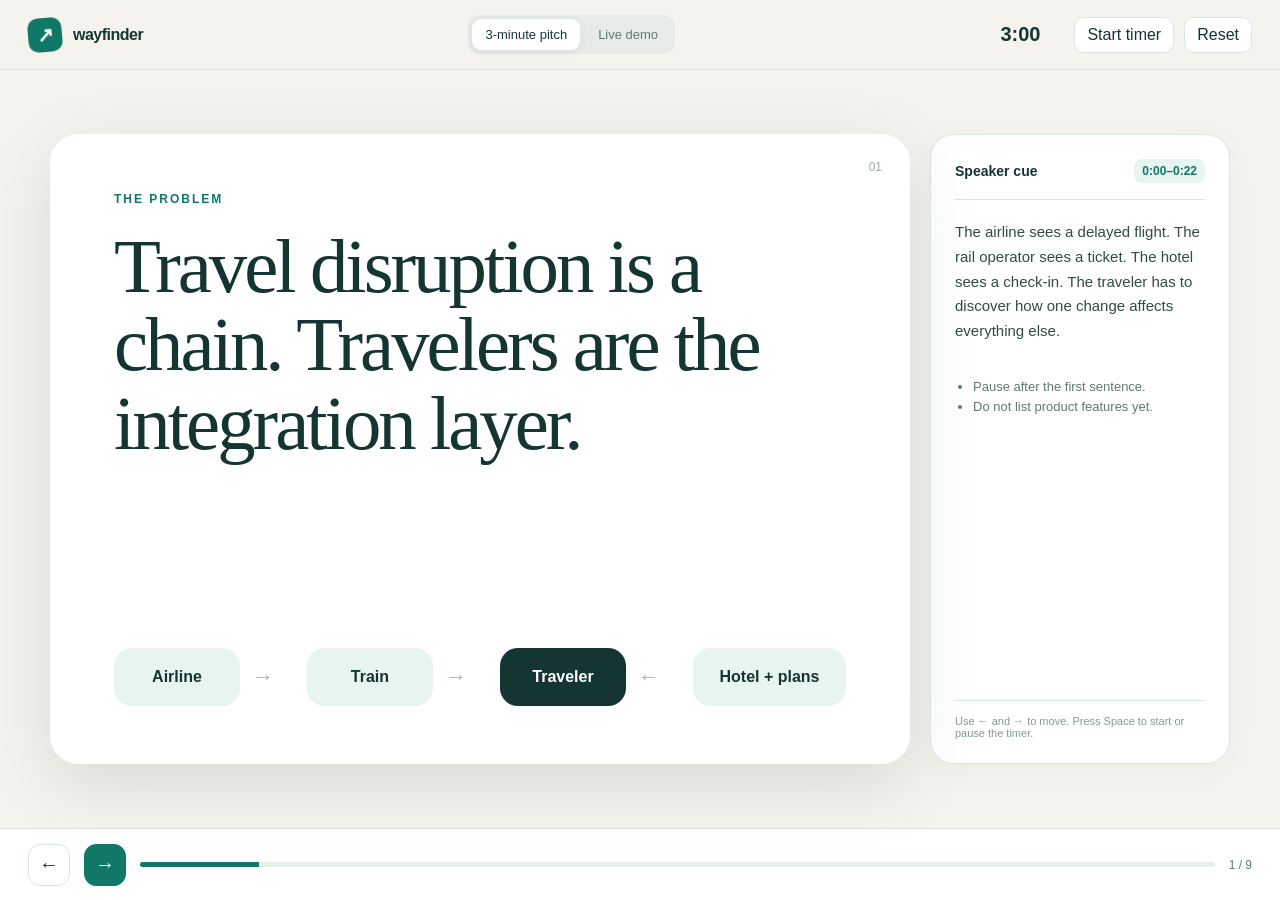
==== demo/judge-kit/index.html @ cd41442c "Add judge pitch and repeatable live demo kit" ====
<!doctype html>
<html lang="en">
<head>
  <meta charset="utf-8">
  <meta name="viewport" content="width=device-width,initial-scale=1">
  <title>Wayfinder — judge presentation</title>
  <style>
    :root{--ink:#153532;--muted:#647873;--teal:#117867;--mint:#e8f4ef;--cream:#f5f3ed;--paper:#fff;--line:#dce6e1;--amber:#d67832;--red:#b94d3a;--shadow:0 20px 70px rgba(20,53,50,.12)}
    *{box-sizing:border-box}html{background:var(--cream);color:var(--ink);font-family:Inter,-apple-system,BlinkMacSystemFont,"Segoe UI",sans-serif}body{margin:0;min-height:100vh}button,a{font:inherit}button{cursor:pointer}.shell{min-height:100vh;display:grid;grid-template-rows:auto 1fr auto}.topbar{height:70px;padding:0 28px;display:flex;align-items:center;justify-content:space-between;border-bottom:1px solid var(--line);background:rgba(245,243,237,.94);backdrop-filter:blur(12px)}.brand{display:flex;align-items:center;gap:11px;font-weight:750;letter-spacing:-.5px}.brand-mark{width:34px;height:34px;border-radius:10px;background:var(--teal);color:#fff;display:grid;place-items:center;font-size:20px;transform:rotate(-5deg)}.mode-switch{display:flex;gap:5px;background:#e7ebe8;padding:4px;border-radius:12px}.mode-switch button{border:0;background:transparent;padding:8px 13px;border-radius:9px;color:var(--muted);font-size:13px}.mode-switch button.active{background:var(--paper);color:var(--ink);box-shadow:0 2px 8px #173e3c13}.timer-wrap{display:flex;align-items:center;gap:10px}.timer{font-size:20px;font-variant-numeric:tabular-nums;font-weight:650;min-width:64px}.timer.over{color:var(--red)}.timer-button{border:1px solid var(--line);background:var(--paper);color:var(--ink);padding:8px 12px;border-radius:10px}.stage{padding:26px;display:grid;place-items:center}.pitch-layout{width:min(1180px,100%);display:grid;grid-template-columns:minmax(0,1fr) 300px;gap:20px;align-items:stretch}.slide{min-height:630px;background:var(--paper);border-radius:28px;box-shadow:var(--shadow);overflow:hidden;position:relative;padding:58px 64px;display:flex;flex-direction:column}.slide-kicker{font-size:12px;text-transform:uppercase;letter-spacing:2px;color:var(--teal);font-weight:750}.slide h1{font-family:Georgia,"Times New Roman",serif;font-size:clamp(46px,6vw,78px);line-height:1.02;letter-spacing:-3px;margin:22px 0 24px;max-width:920px;font-weight:500}.slide h2{font-family:Georgia,"Times New Roman",serif;font-size:44px;line-height:1.08;letter-spacing:-1.8px;margin:14px 0 24px;font-weight:500}.slide p{font-size:20px;line-height:1.55;color:var(--muted);max-width:820px}.slide strong{color:var(--ink)}.slide-number{position:absolute;right:28px;top:26px;color:#9aaba5;font-size:12px}.chain{display:grid;grid-template-columns:repeat(7,auto);align-items:center;gap:12px;margin-top:auto}.chain-node{background:var(--mint);border-radius:18px;padding:20px 16px;min-width:105px;text-align:center;font-weight:700}.chain-node.person{background:var(--ink);color:#fff}.chain-arrow{color:#a7b7b1;font-size:22px}.problem-grid,.product-grid,.proof-grid{display:grid;grid-template-columns:repeat(3,1fr);gap:15px;margin-top:auto}.problem,.product,.proof{background:#f5f8f6;padding:21px;border-radius:18px}.problem b,.product b,.proof b{display:block;margin:12px 0 5px;font-size:17px}.problem span,.product span,.proof span{color:var(--muted);line-height:1.45}.metric{font-family:Georgia,serif;font-size:42px;color:var(--teal)}.journey-flow{display:grid;grid-template-columns:1fr auto 1fr auto 1fr auto 1fr;gap:12px;align-items:center;margin-top:auto}.journey-step{padding:24px 17px;border-radius:20px;background:var(--mint);text-align:center;min-height:130px;display:grid;place-items:center}.journey-step b{display:block;font-size:18px}.journey-step small{display:block;color:var(--muted);margin-top:6px;line-height:1.4}.flow-arrow{font-size:25px;color:var(--teal)}.demo-shot{margin-top:auto;display:grid;grid-template-columns:1fr 230px;gap:24px;align-items:center}.demo-shot img{width:100%;max-height:350px;object-fit:cover;object-position:top;border-radius:22px;box-shadow:0 14px 40px #173e3c20}.big-fact{padding:24px;background:var(--ink);color:#fff;border-radius:22px}.big-fact .metric{color:#9fe0ce}.big-fact p{font-size:15px;color:#c6d9d3;margin:5px 0 0}.impact-flow{display:flex;align-items:stretch;gap:14px;margin-top:auto}.impact-state{flex:1;padding:24px;border-radius:20px;background:#f5f7f5}.impact-state.warn{background:#fff0e5;color:#894a20}.impact-state.good{background:#eaf6f0;color:#126954}.impact-state b{font-size:19px;display:block;margin-bottom:8px}.impact-state span{line-height:1.45}.arch{margin-top:auto;display:grid;grid-template-columns:1fr 1.15fr 1fr;gap:16px;align-items:stretch}.arch-col{display:grid;gap:10px}.arch-box{padding:18px;border-radius:17px;background:#f3f7f5}.arch-col.center .arch-box{background:var(--ink);color:#fff}.arch-box b{display:block;font-size:17px;margin-bottom:5px}.arch-box span{color:var(--muted);line-height:1.4}.arch-col.center span{color:#bdd2cb}.close-line{margin-top:auto;border-left:5px solid var(--teal);padding:12px 0 12px 24px;font-family:Georgia,serif;font-size:34px;line-height:1.25}.notes{background:var(--paper);border:1px solid var(--line);border-radius:24px;padding:24px;display:flex;flex-direction:column;box-shadow:0 8px 30px #173e3c0b}.notes-head{display:flex;justify-content:space-between;gap:12px;align-items:center;padding-bottom:16px;border-bottom:1px solid var(--line)}.notes-head b{font-size:14px}.time-chip{background:var(--mint);color:var(--teal);padding:5px 8px;border-radius:8px;font-size:12px;font-weight:700}.notes-text{font-size:15px;line-height:1.65;margin:20px 0;color:#334a46}.notes-points{padding-left:18px;color:var(--muted);line-height:1.55;font-size:13px}.notes-spacer{flex:1}.key-hint{font-size:11px;color:#879891;border-top:1px solid var(--line);padding-top:14px}.controls{height:72px;padding:0 28px;display:flex;align-items:center;gap:14px;border-top:1px solid var(--line);background:var(--paper)}.nav-button{width:42px;height:42px;border-radius:12px;border:1px solid var(--line);background:#fff;color:var(--ink);font-size:20px}.nav-button.primary{background:var(--teal);color:#fff;border-color:var(--teal)}.progress{height:5px;flex:1;background:#e7eeea;border-radius:999px;overflow:hidden}.progress>span{display:block;height:100%;background:var(--teal);transition:width .25s}.count{font-size:12px;color:var(--muted);font-variant-numeric:tabular-nums}.demo-layout{width:min(1100px,100%);display:grid;grid-template-columns:340px minmax(0,1fr);gap:20px}.demo-sidebar,.demo-card{background:var(--paper);border:1px solid var(--line);border-radius:24px;box-shadow:0 8px 30px #173e3c0b}.demo-sidebar{padding:24px}.demo-sidebar h1{font-family:Georgia,serif;font-size:31px;margin:8px 0}.demo-sidebar p{color:var(--muted);line-height:1.5}.demo-actions{display:grid;gap:9px;margin:22px 0}.demo-link,.copy-button{display:flex;align-items:center;justify-content:center;text-decoration:none;border:0;border-radius:12px;padding:12px 15px;background:var(--teal);color:#fff;font-weight:650}.demo-link.secondary,.copy-button{background:#f0f5f2;color:var(--ink);border:1px solid var(--line)}.demo-meta{display:grid;grid-template-columns:1fr 1fr;gap:8px}.demo-meta div{padding:12px;background:#f4f7f5;border-radius:12px}.demo-meta b,.demo-meta small{display:block}.demo-meta b{font-size:18px}.demo-meta small{font-size:10px;color:var(--muted)}.demo-card{padding:28px}.step-list{display:grid;gap:9px}.step{display:grid;grid-template-columns:40px 1fr auto;gap:14px;align-items:start;padding:16px;border:1px solid var(--line);border-radius:16px;background:#fff}.step.current{border-color:#8bbdaf;background:#f6fbf8}.step.done{opacity:.58}.step-index{width:34px;height:34px;border-radius:50%;display:grid;place-items:center;background:var(--mint);color:var(--teal);font-weight:750}.step h3{margin:0 0 5px}.step p{margin:0;color:var(--muted);line-height:1.45}.step-time{font-size:11px;color:var(--teal);font-weight:700}.talk-track{margin-top:18px;padding:18px 20px;border-left:4px solid var(--teal);background:#f6f8f6;color:#314944;line-height:1.55}.prompt-row{display:flex;gap:9px;align-items:center;margin-top:15px}.prompt{flex:1;background:#f3f6f4;padding:12px;border-radius:11px;font-family:ui-monospace,SFMono-Regular,Menlo,monospace;font-size:12px}.check-button{border:0;background:var(--teal);color:#fff;border-radius:10px;padding:9px 12px}.hidden{display:none!important}.toast{position:fixed;left:50%;bottom:88px;transform:translateX(-50%);padding:10px 16px;border-radius:10px;background:var(--ink);color:#fff;font-size:12px;opacity:0;pointer-events:none;transition:opacity .2s}.toast.show{opacity:1}@media(max-width:900px){.pitch-layout,.demo-layout{grid-template-columns:1fr}.notes{display:none}.slide{min-height:600px;padding:44px 34px}.chain{grid-template-columns:1fr auto 1fr auto 1fr}.chain-node:nth-of-type(4),.chain-node:nth-of-type(5){display:none}.problem-grid,.product-grid,.proof-grid{grid-template-columns:1fr}.journey-flow{grid-template-columns:1fr 1fr}.flow-arrow{display:none}.demo-shot{grid-template-columns:1fr}.demo-shot img{display:none}.arch{grid-template-columns:1fr}.topbar{padding:0 14px}.timer-wrap .timer-button{display:none}.stage{padding:14px}.controls{padding:0 14px}}
  </style>
</head>
<body>
  <div class="shell">
    <header class="topbar">
      <div class="brand"><span class="brand-mark">↗</span><span>wayfinder</span></div>
      <div class="mode-switch" role="tablist" aria-label="Presentation mode">
        <button id="pitch-tab" class="active" aria-selected="true">3-minute pitch</button>
        <button id="demo-tab" aria-selected="false">Live demo</button>
      </div>
      <div class="timer-wrap"><span id="timer" class="timer">3:00</span><button id="timer-toggle" class="timer-button">Start timer</button><button id="timer-reset" class="timer-button">Reset</button></div>
    </header>

    <main class="stage">
      <section id="pitch-mode" class="pitch-layout" aria-label="Wayfinder pitch deck">
        <article id="slide" class="slide" aria-live="polite"></article>
        <aside class="notes" aria-label="Speaker notes">
          <div class="notes-head"><b>Speaker cue</b><span id="slide-time" class="time-chip"></span></div>
          <div id="notes-text" class="notes-text"></div>
          <ul id="notes-points" class="notes-points"></ul>
          <div class="notes-spacer"></div>
          <div class="key-hint">Use ← and → to move. Press Space to start or pause the timer.</div>
        </aside>
      </section>

      <section id="demo-mode" class="demo-layout hidden" aria-label="Live demo guide">
        <aside class="demo-sidebar">
          <div class="slide-kicker">Judge walkthrough</div><h1>One clean journey</h1>
          <p>Select five documents together, review once, then show how a live update changes the connected trip.</p>
          <div class="demo-actions">
            <a class="demo-link" href="http://127.0.0.1:8765" target="_blank">Open Wayfinder ↗</a>
            <a class="demo-link secondary" href="inputs/">Open demo inputs</a>
            <button id="copy-prompt" class="copy-button">Copy agent question</button>
          </div>
          <div class="demo-meta"><div><b>5</b><small>documents</small></div><div><b>18</b><small>trip items</small></div><div><b>71 min</b><small>sample delay</small></div><div><b>37 min</b><small>buffer left</small></div></div>
        </aside>
        <article class="demo-card">
          <div class="notes-head"><div><div class="slide-kicker">Live demo</div><h2 id="demo-title">Create the itinerary</h2></div><span id="demo-time" class="time-chip">0:00–0:45</span></div>
          <div id="step-list" class="step-list"></div>
          <blockquote id="talk-track" class="talk-track"></blockquote>
          <div class="prompt-row"><code class="prompt">What changed, what is at risk, and what should I do next?</code><button id="copy-inline" class="check-button">Copy</button></div>
        </article>
      </section>
    </main>

    <footer class="controls">
      <button id="previous" class="nav-button" aria-label="Previous slide">←</button>
      <button id="next" class="nav-button primary" aria-label="Next slide">→</button>
      <div class="progress" aria-label="Presentation progress"><span id="progress-bar"></span></div>
      <span id="count" class="count"></span>
    </footer>
  </div>
  <div id="toast" class="toast" role="status" aria-live="polite">Copied</div>

  <script>
    const slides=[
      {time:'0:00–0:22',kicker:'The problem',title:'Travel disruption is a chain. Travelers are the integration layer.',html:'<div class="chain"><div class="chain-node">Airline</div><div class="chain-arrow">→</div><div class="chain-node">Train</div><div class="chain-arrow">→</div><div class="chain-node person">Traveler</div><div class="chain-arrow">←</div><div class="chain-node">Hotel + plans</div></div>',notes:'The airline sees a delayed flight. The rail operator sees a ticket. The hotel sees a check-in. The traveler has to discover how one change affects everything else.',points:['Pause after the first sentence.','Do not list product features yet.']},
      {time:'0:22–0:47',kicker:'The hidden workload',title:'An alert creates a decision problem.',html:'<div class="problem-grid"><div class="problem"><span class="metric">01</span><b>What changed?</b><span>Search email, PDFs, provider apps, and maps.</span></div><div class="problem"><span class="metric">02</span><b>What breaks next?</b><span>Recalculate connections, check-ins, tickets, and plans.</span></div><div class="problem"><span class="metric">03</span><b>What should I choose?</b><span>Compare time, cost, policies, and personal constraints.</span></div></div>',notes:'Existing tools organize bookings or report status. They rarely reason across the complete trip and carry an approved choice back into the itinerary.',points:['Stress that this is decision work, not another itinerary list.']},
      {time:'0:47–1:18',kicker:'Wayfinder',title:'One living itinerary that watches the whole journey.',html:'<div class="journey-flow"><div class="journey-step"><div><b>Collect</b><small>Inbox or up to 15 documents</small></div></div><div class="flow-arrow">→</div><div class="journey-step"><div><b>Connect</b><small>Bookings, locations, policies, and personal plans</small></div></div><div class="flow-arrow">→</div><div class="journey-step"><div><b>Decide</b><small>Small set of grounded choices</small></div></div><div class="flow-arrow">→</div><div class="journey-step"><div><b>Update</b><small>One approved choice becomes the new trip</small></div></div></div>',notes:'The traveler connects an inbox or selects their travel documents. Every item keeps its source, appears in time, and can be mapped. Personal plans can be added by chat or voice.',points:['Say “the traveler sees what matters now.”']},
      {time:'1:18–1:33',kicker:'Proof · creation',title:'Five documents become an 18-item Chile journey.',html:'<div class="demo-shot"><img src="../../runtime/mobile-unified-itinerary.png" alt="Wayfinder unified Chile itinerary"><div class="big-fact"><span class="metric">5 → 18</span><p>Flights, stays, transport, activities, tickets, maps, and their source evidence.</p></div></div>',notes:'This is the start of the live demo: select five files together, review the extracted facts once, and the complete trip appears.',points:['Open one W Circuit item.','Show its map, commute options, and source document.']},
      {time:'1:33–1:48',kicker:'Proof · disruption',title:'A 71-minute delay changes the connected trip.',html:'<div class="impact-flow"><div class="impact-state"><b>7:45 AM</b><span>Scheduled arrival in Santiago</span></div><div class="impact-state warn"><b>8:56 AM</b><span>Updated arrival leaves only 37 minutes beyond the reviewed transfer buffer</span></div><div class="impact-state good"><b>Action</b><span>LA378 is flagged at risk and the traveler gets one concise alert</span></div></div>',notes:'Wayfinder never asks the traveler to enter the delay. A provider-style event updates the flight and checks every downstream dependency.',points:['The Chile replay is clearly labeled.','Do not claim the onward flight is automatically rebooked.']},
      {time:'1:48–2:15',kicker:'Recovery',title:'One approved choice becomes the new journey.',html:'<div class="journey-flow"><div class="journey-step"><div><b>Detect</b><small>The original connection no longer works</small></div></div><div class="flow-arrow">→</div><div class="journey-step"><div><b>Compare</b><small>Time, cost, check-in, policies, and plans</small></div></div><div class="flow-arrow">→</div><div class="journey-step"><div><b>Approve</b><small>The traveler confirms one option</small></div></div><div class="flow-arrow">→</div><div class="journey-step"><div><b>Rewrite</b><small>Replacement, reminders, and history update</small></div></div></div>',notes:'Wayfinder rejects options that do not fit the journey. After one approval, the missed connection remains visible, the replacement becomes active, reminders move, and the decision is recorded.',points:['Nothing is purchased, canceled, or charged without confirmation.']},
      {time:'2:15–2:36',kicker:'Why Snowflake + Claude',title:'Trusted context, grounded explanation, governed action.',html:'<div class="arch"><div class="arch-col"><div class="arch-box"><b>Snowflake</b><span>Reviewed itinerary, structured facts, current state, policy evidence</span></div><div class="arch-box"><b>Cortex Search</b><span>Relevant document passages with citations</span></div></div><div class="arch-col center"><div class="arch-box"><b>Claude on Cortex Agents</b><span>Connects relationships, explains impact, and presents decisions</span></div></div><div class="arch-col"><div class="arch-box"><b>Deterministic checks</b><span>Timing, feasibility, cost, and approval state</span></div><div class="arch-box"><b>Traveler approval</b><span>No booking change or payment without confirmation</span></div></div></div>',notes:'Snowflake is the trusted context layer. Cortex Analyst answers structured questions, Search retrieves evidence, and Claude turns it into a concise explanation. Code remains authoritative for feasibility.',points:['This separation is a strength: Claude explains; deterministic logic decides operational validity.']},
      {time:'2:36–2:53',kicker:'Evaluation strategy',title:'Test the boundaries where an agent can fail.',html:'<div class="problem-grid"><div class="problem"><span class="metric">01</span><b>Context fidelity</b><span>Document facts and itinerary items match a golden trip.</span></div><div class="problem"><span class="metric">02</span><b>Decision quality</b><span>Expected impacts, feasible options, cost, and timing are exact.</span></div><div class="problem"><span class="metric">03</span><b>Grounded + safe</b><span>Citations support answers; stale, duplicate, and unapproved actions are blocked.</span></div></div><div class="close-line">Golden demo: 5 documents → 18 items → 71-minute delay → LA378 at risk.</div>',notes:'We score extraction, downstream impact, answer grounding, and action safety separately. The demo bundle is repeatable: five documents must create eighteen items, and the labeled delay must flag exactly the expected connection.',points:['Mention the 70 automated tests.','Claude quality is evaluated separately from deterministic feasibility.','No pass if a citation points outside the reviewed itinerary.']},
      {time:'2:53–3:00',kicker:'The outcome',title:'From travel alert to the next right move.',html:'<div class="proof-grid"><div class="proof"><span class="metric">Less search</span><b>One place</b><span>Documents, locations, tickets, and plans stay connected.</span></div><div class="proof"><span class="metric">Less guesswork</span><b>Grounded choices</b><span>Tradeoffs are checked against the actual journey.</span></div><div class="proof"><span class="metric">More control</span><b>One approval</b><span>The traveler chooses; Wayfinder updates everything else.</span></div></div><div class="close-line">Wayfinder is the calm layer between disruption and the next right move.</div>',notes:'We built the complete proof: documents become a journey, a provider-style event changes the plan, Snowflake and Claude explain the impact, and one approved option rewrites the active itinerary.',points:['End cleanly. Do not add another feature list.']}
    ];
    const demoSteps=[
      {title:'Create the itinerary',time:'0:00–0:45',text:'Choose Add documents, name the trip “Chile · December 2025,” then select all five .txt files in inputs/.',talk:'A traveler starts with the confirmations they already have. Wayfinder extracts the flights, ground transport, stays, activities, and the W trek. The traveler reviews these details once before the agent can use them.'},
      {title:'Show connected context',time:'0:45–1:10',text:'Approve the five documents together. Open W Circuit day 2 and show the destination, route choices, and linked source.',talk:'Every plan is placed in time, tied back to its source, and mapped when Wayfinder has a known location.'},
      {title:'Trigger the monitored update',time:'1:10–1:35',text:'Run the labeled 71-minute update. Pause on AA945 and the orange LA378 at-risk state. Open the alert.',talk:'The traveler never enters delay minutes. A provider update changes the monitored flight, and Wayfinder checks the rest of the journey.'},
      {title:'Ask one grounded question',time:'1:35–1:55',text:'Open Ask and send the prepared question. Point to the concise answer and its document citations.',talk:'The traveler asks one question instead of searching five apps. The answer is grounded in the reviewed Snowflake itinerary and evidence.'},
      {title:'Choose and update',time:'1:55–2:30',text:'Open the London sample, run the disruption if needed, choose the recommended 9:15 PM train, and confirm once.',talk:'The alert becomes a grounded decision, and the decision becomes the new journey. The traveler approves once; Wayfinder updates everything else.'}
    ];
    let mode='pitch',index=0,demoIndex=0,remaining=180,running=false,tick=null;
    const byId=id=>document.getElementById(id);
    function renderSlide(){const s=slides[index];byId('slide').innerHTML=`<span class="slide-number">${String(index+1).padStart(2,'0')}</span><div class="slide-kicker">${s.kicker}</div><h1>${s.title}</h1>${s.html}`;byId('slide-time').textContent=s.time;byId('notes-text').textContent=s.notes;byId('notes-points').innerHTML=s.points.map(p=>`<li>${p}</li>`).join('');byId('progress-bar').style.width=`${(index+1)/slides.length*100}%`;byId('count').textContent=`${index+1} / ${slides.length}`;}
    function renderDemo(){const s=demoSteps[demoIndex];byId('demo-title').textContent=s.title;byId('demo-time').textContent=s.time;byId('talk-track').textContent='“'+s.talk+'”';byId('step-list').innerHTML=demoSteps.map((step,i)=>`<div class="step ${i===demoIndex?'current':''} ${i<demoIndex?'done':''}"><span class="step-index">${i<demoIndex?'✓':i+1}</span><div><h3>${step.title}</h3><p>${step.text}</p></div><span class="step-time">${step.time}</span></div>`).join('');byId('progress-bar').style.width=`${(demoIndex+1)/demoSteps.length*100}%`;byId('count').textContent=`${demoIndex+1} / ${demoSteps.length}`;}
    function setMode(next){mode=next;const pitch=next==='pitch';byId('pitch-mode').classList.toggle('hidden',!pitch);byId('demo-mode').classList.toggle('hidden',pitch);byId('pitch-tab').classList.toggle('active',pitch);byId('demo-tab').classList.toggle('active',!pitch);byId('pitch-tab').setAttribute('aria-selected',pitch);byId('demo-tab').setAttribute('aria-selected',!pitch);remaining=pitch?180:150;running=false;clearInterval(tick);updateTimer();pitch?renderSlide():renderDemo();}
    function move(delta){if(mode==='pitch'){index=Math.max(0,Math.min(slides.length-1,index+delta));renderSlide();}else{demoIndex=Math.max(0,Math.min(demoSteps.length-1,demoIndex+delta));renderDemo();}}
    function updateTimer(){const sign=remaining<0?'-':'';const value=Math.abs(remaining),minutes=Math.floor(value/60),seconds=value%60;byId('timer').textContent=`${sign}${minutes}:${String(seconds).padStart(2,'0')}`;byId('timer').classList.toggle('over',remaining<0);byId('timer-toggle').textContent=running?'Pause timer':'Start timer';}
    function toggleTimer(){running=!running;clearInterval(tick);if(running)tick=setInterval(()=>{remaining--;updateTimer();},1000);updateTimer();}
    function resetTimer(){running=false;clearInterval(tick);remaining=mode==='pitch'?180:150;updateTimer();}
    async function copyPrompt(){await navigator.clipboard.writeText('What changed, what is at risk, and what should I do next?');const toast=byId('toast');toast.classList.add('show');setTimeout(()=>toast.classList.remove('show'),1500);}
    byId('pitch-tab').onclick=()=>setMode('pitch');byId('demo-tab').onclick=()=>setMode('demo');byId('previous').onclick=()=>move(-1);byId('next').onclick=()=>move(1);byId('timer-toggle').onclick=toggleTimer;byId('timer-reset').onclick=resetTimer;byId('copy-prompt').onclick=copyPrompt;byId('copy-inline').onclick=copyPrompt;
    document.addEventListener('keydown',event=>{if(event.key==='ArrowRight')move(1);if(event.key==='ArrowLeft')move(-1);if(event.code==='Space'&&!['INPUT','TEXTAREA','BUTTON'].includes(document.activeElement.tagName)){event.preventDefault();toggleTimer();}});
    renderSlide();updateTimer();
  </script>
</body>
</html>
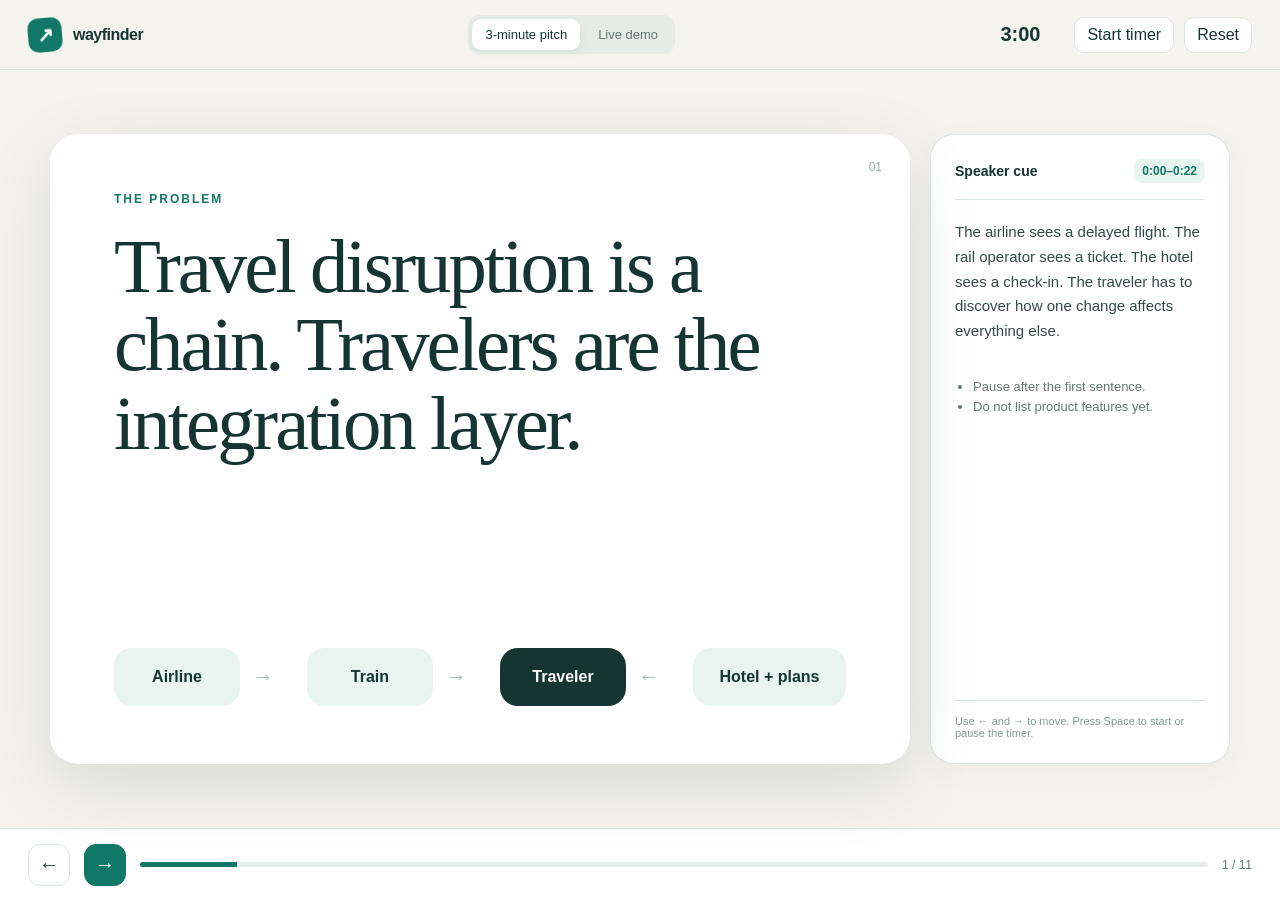
==== commit 99c33407: "Add Cortex relationship evaluation appendix" ====
--- a/demo/judge-kit/index.html
+++ b/demo/judge-kit/index.html
@@ -69,9 +69,11 @@
       {time:'1:18–1:33',kicker:'Proof · creation',title:'Five documents become an 18-item Chile journey.',html:'<div class="demo-shot"><img src="../../runtime/mobile-unified-itinerary.png" alt="Wayfinder unified Chile itinerary"><div class="big-fact"><span class="metric">5 → 18</span><p>Flights, stays, transport, activities, tickets, maps, and their source evidence.</p></div></div>',notes:'This is the start of the live demo: select five files together, review the extracted facts once, and the complete trip appears.',points:['Open one W Circuit item.','Show its map, commute options, and source document.']},
       {time:'1:33–1:48',kicker:'Proof · disruption',title:'A 71-minute delay changes the connected trip.',html:'<div class="impact-flow"><div class="impact-state"><b>7:45 AM</b><span>Scheduled arrival in Santiago</span></div><div class="impact-state warn"><b>8:56 AM</b><span>Updated arrival leaves only 37 minutes beyond the reviewed transfer buffer</span></div><div class="impact-state good"><b>Action</b><span>LA378 is flagged at risk and the traveler gets one concise alert</span></div></div>',notes:'Wayfinder never asks the traveler to enter the delay. A provider-style event updates the flight and checks every downstream dependency.',points:['The Chile replay is clearly labeled.','Do not claim the onward flight is automatically rebooked.']},
       {time:'1:48–2:15',kicker:'Recovery',title:'One approved choice becomes the new journey.',html:'<div class="journey-flow"><div class="journey-step"><div><b>Detect</b><small>The original connection no longer works</small></div></div><div class="flow-arrow">→</div><div class="journey-step"><div><b>Compare</b><small>Time, cost, check-in, policies, and plans</small></div></div><div class="flow-arrow">→</div><div class="journey-step"><div><b>Approve</b><small>The traveler confirms one option</small></div></div><div class="flow-arrow">→</div><div class="journey-step"><div><b>Rewrite</b><small>Replacement, reminders, and history update</small></div></div></div>',notes:'Wayfinder rejects options that do not fit the journey. After one approval, the missed connection remains visible, the replacement becomes active, reminders move, and the decision is recorded.',points:['Nothing is purchased, canceled, or charged without confirmation.']},
-      {time:'2:15–2:36',kicker:'Why Snowflake + Claude',title:'Trusted context, grounded explanation, governed action.',html:'<div class="arch"><div class="arch-col"><div class="arch-box"><b>Snowflake</b><span>Reviewed itinerary, structured facts, current state, policy evidence</span></div><div class="arch-box"><b>Cortex Search</b><span>Relevant document passages with citations</span></div></div><div class="arch-col center"><div class="arch-box"><b>Claude on Cortex Agents</b><span>Connects relationships, explains impact, and presents decisions</span></div></div><div class="arch-col"><div class="arch-box"><b>Deterministic checks</b><span>Timing, feasibility, cost, and approval state</span></div><div class="arch-box"><b>Traveler approval</b><span>No booking change or payment without confirmation</span></div></div></div>',notes:'Snowflake is the trusted context layer. Cortex Analyst answers structured questions, Search retrieves evidence, and Claude turns it into a concise explanation. Code remains authoritative for feasibility.',points:['This separation is a strength: Claude explains; deterministic logic decides operational validity.']},
-      {time:'2:36–2:53',kicker:'Evaluation strategy',title:'Test the boundaries where an agent can fail.',html:'<div class="problem-grid"><div class="problem"><span class="metric">01</span><b>Context fidelity</b><span>Document facts and itinerary items match a golden trip.</span></div><div class="problem"><span class="metric">02</span><b>Decision quality</b><span>Expected impacts, feasible options, cost, and timing are exact.</span></div><div class="problem"><span class="metric">03</span><b>Grounded + safe</b><span>Citations support answers; stale, duplicate, and unapproved actions are blocked.</span></div></div><div class="close-line">Golden demo: 5 documents → 18 items → 71-minute delay → LA378 at risk.</div>',notes:'We score extraction, downstream impact, answer grounding, and action safety separately. The demo bundle is repeatable: five documents must create eighteen items, and the labeled delay must flag exactly the expected connection.',points:['Mention the 70 automated tests.','Claude quality is evaluated separately from deterministic feasibility.','No pass if a citation points outside the reviewed itinerary.']},
-      {time:'2:53–3:00',kicker:'The outcome',title:'From travel alert to the next right move.',html:'<div class="proof-grid"><div class="proof"><span class="metric">Less search</span><b>One place</b><span>Documents, locations, tickets, and plans stay connected.</span></div><div class="proof"><span class="metric">Less guesswork</span><b>Grounded choices</b><span>Tradeoffs are checked against the actual journey.</span></div><div class="proof"><span class="metric">More control</span><b>One approval</b><span>The traveler chooses; Wayfinder updates everything else.</span></div></div><div class="close-line">Wayfinder is the calm layer between disruption and the next right move.</div>',notes:'We built the complete proof: documents become a journey, a provider-style event changes the plan, Snowflake and Claude explain the impact, and one approved option rewrites the active itinerary.',points:['End cleanly. Do not add another feature list.']}
+      {time:'2:15–2:40',kicker:'Why Snowflake + Claude',title:'Trusted context, grounded explanation, governed action.',html:'<div class="arch"><div class="arch-col"><div class="arch-box"><b>Snowflake</b><span>Reviewed itinerary, structured facts, current state, policy evidence</span></div><div class="arch-box"><b>Cortex Search</b><span>Relevant document passages with citations</span></div></div><div class="arch-col center"><div class="arch-box"><b>Claude on Cortex Agents</b><span>Connects relationships, explains impact, and presents decisions</span></div></div><div class="arch-col"><div class="arch-box"><b>Deterministic checks</b><span>Timing, feasibility, cost, and approval state</span></div><div class="arch-box"><b>Traveler approval</b><span>No booking change or payment without confirmation</span></div></div></div>',notes:'Snowflake is the trusted context layer. Cortex Analyst answers structured questions, Search retrieves evidence, and Claude turns it into a concise explanation. Code remains authoritative for feasibility.',points:['This separation is a strength: Claude explains; deterministic logic decides operational validity.']},
+      {time:'2:40–3:00',kicker:'The outcome',title:'From travel alert to the next right move.',html:'<div class="proof-grid"><div class="proof"><span class="metric">Less search</span><b>One place</b><span>Documents, locations, tickets, and plans stay connected.</span></div><div class="proof"><span class="metric">Less guesswork</span><b>Grounded choices</b><span>Tradeoffs are checked against the actual journey.</span></div><div class="proof"><span class="metric">More control</span><b>One approval</b><span>The traveler chooses; Wayfinder updates everything else.</span></div></div><div class="close-line">Wayfinder is the calm layer between disruption and the next right move.</div>',notes:'We built the complete proof: documents become a journey, a provider-style event changes the plan, Snowflake and Claude explain the impact, and one approved option rewrites the active itinerary.',points:['The timed pitch ends here. Continue only for evaluation questions.']},
+      {time:'Appendix 1',kicker:'Evaluation strategy',title:'Test the boundaries where an agent can fail.',html:'<div class="problem-grid"><div class="problem"><span class="metric">01</span><b>Context fidelity</b><span>Document facts and itinerary items match a golden trip.</span></div><div class="problem"><span class="metric">02</span><b>Decision quality</b><span>Expected impacts, feasible options, cost, and timing are exact.</span></div><div class="problem"><span class="metric">03</span><b>Grounded + safe</b><span>Citations support answers; stale, duplicate, and unapproved actions are blocked.</span></div></div><div class="close-line">Golden demo: 5 documents → 18 items → 71-minute delay → LA378 at risk.</div>',notes:'We score extraction, downstream impact, answer grounding, and action safety separately. The demo bundle is repeatable: five documents must create eighteen items, and the labeled delay must flag exactly the expected connection.',points:['70 automated tests cover the wider workflow.','Claude quality is evaluated separately from deterministic feasibility.','No pass if a citation points outside the reviewed itinerary.']},
+      {time:'Appendix 2',kicker:'Claude relationship evals',title:'Measure whether Claude understands the connected journey.',html:'<div class="problem-grid"><div class="problem"><span class="metric">≥95%</span><b>Entity + edge accuracy</b><span>Correct bookings, documents, and dependency links.</span></div><div class="problem"><span class="metric">≥90%</span><b>Multi-hop reasoning</b><span>Delay → buffer → connection → downstream plan.</span></div><div class="problem"><span class="metric">100%</span><b>Faithful evidence</b><span>Every operational conclusion supported by reviewed context.</span></div></div><div class="impact-flow"><div class="impact-state"><b>Counterfactual</b><span>20, 71, and 120-minute delays produce the correct different outcomes.</span></div><div class="impact-state good"><b>State consistency</b><span>After approval, Claude reasons from the updated itinerary revision.</span></div></div>',notes:'Understanding is not a subjective score. Golden cases specify expected entities, dependency edges, downstream effects, required citations, forbidden claims, and the correct answer state.',points:['Track entity-linking accuracy and relationship-edge F1.','Test temporal, multi-hop, unaffected-plan, counterfactual, and abstention cases.','A fluent answer still fails if its relationship or evidence is wrong.']},
+      {time:'Appendix 3',kicker:'Cortex Agent diagnostics',title:'Score every stage, not only the final answer.',html:'<div class="journey-flow"><div class="journey-step"><div><b>Retrieve</b><small>Cortex Search Recall@K and citation coverage</small></div></div><div class="flow-arrow">→</div><div class="journey-step"><div><b>Select tools</b><small>Analyst versus Search and correct trip revision</small></div></div><div class="flow-arrow">→</div><div class="journey-step"><div><b>Reason</b><small>Entity, temporal, dependency, and counterfactual accuracy</small></div></div><div class="flow-arrow">→</div><div class="journey-step"><div><b>Answer</b><small>Faithfulness, abstention, clarity, and latency</small></div></div></div><div class="close-line">Snowflake EVAL_CASES → Cortex Agent run → EVAL_RUNS with stage-level scores.</div>',notes:'Stage-level scoring tells us whether a failure came from retrieval, tool routing, Claude relationship reasoning, or answer construction. Deterministic SQL and Python score facts, edges, time, citations, and state; humans score clarity.',points:['Store expected relationships, required citations, and forbidden claims in EVAL_CASES.','Record retrieved documents, tool calls, answer, latency, and pass/fail in EVAL_RUNS.','Human clarity never overrides a correctness or safety failure.']}
     ];
     const demoSteps=[
       {title:'Create the itinerary',time:'0:00–0:45',text:'Choose Add documents, name the trip “Chile · December 2025,” then select all five .txt files in inputs/.',talk:'A traveler starts with the confirmations they already have. Wayfinder extracts the flights, ground transport, stays, activities, and the W trek. The traveler reviews these details once before the agent can use them.'},
